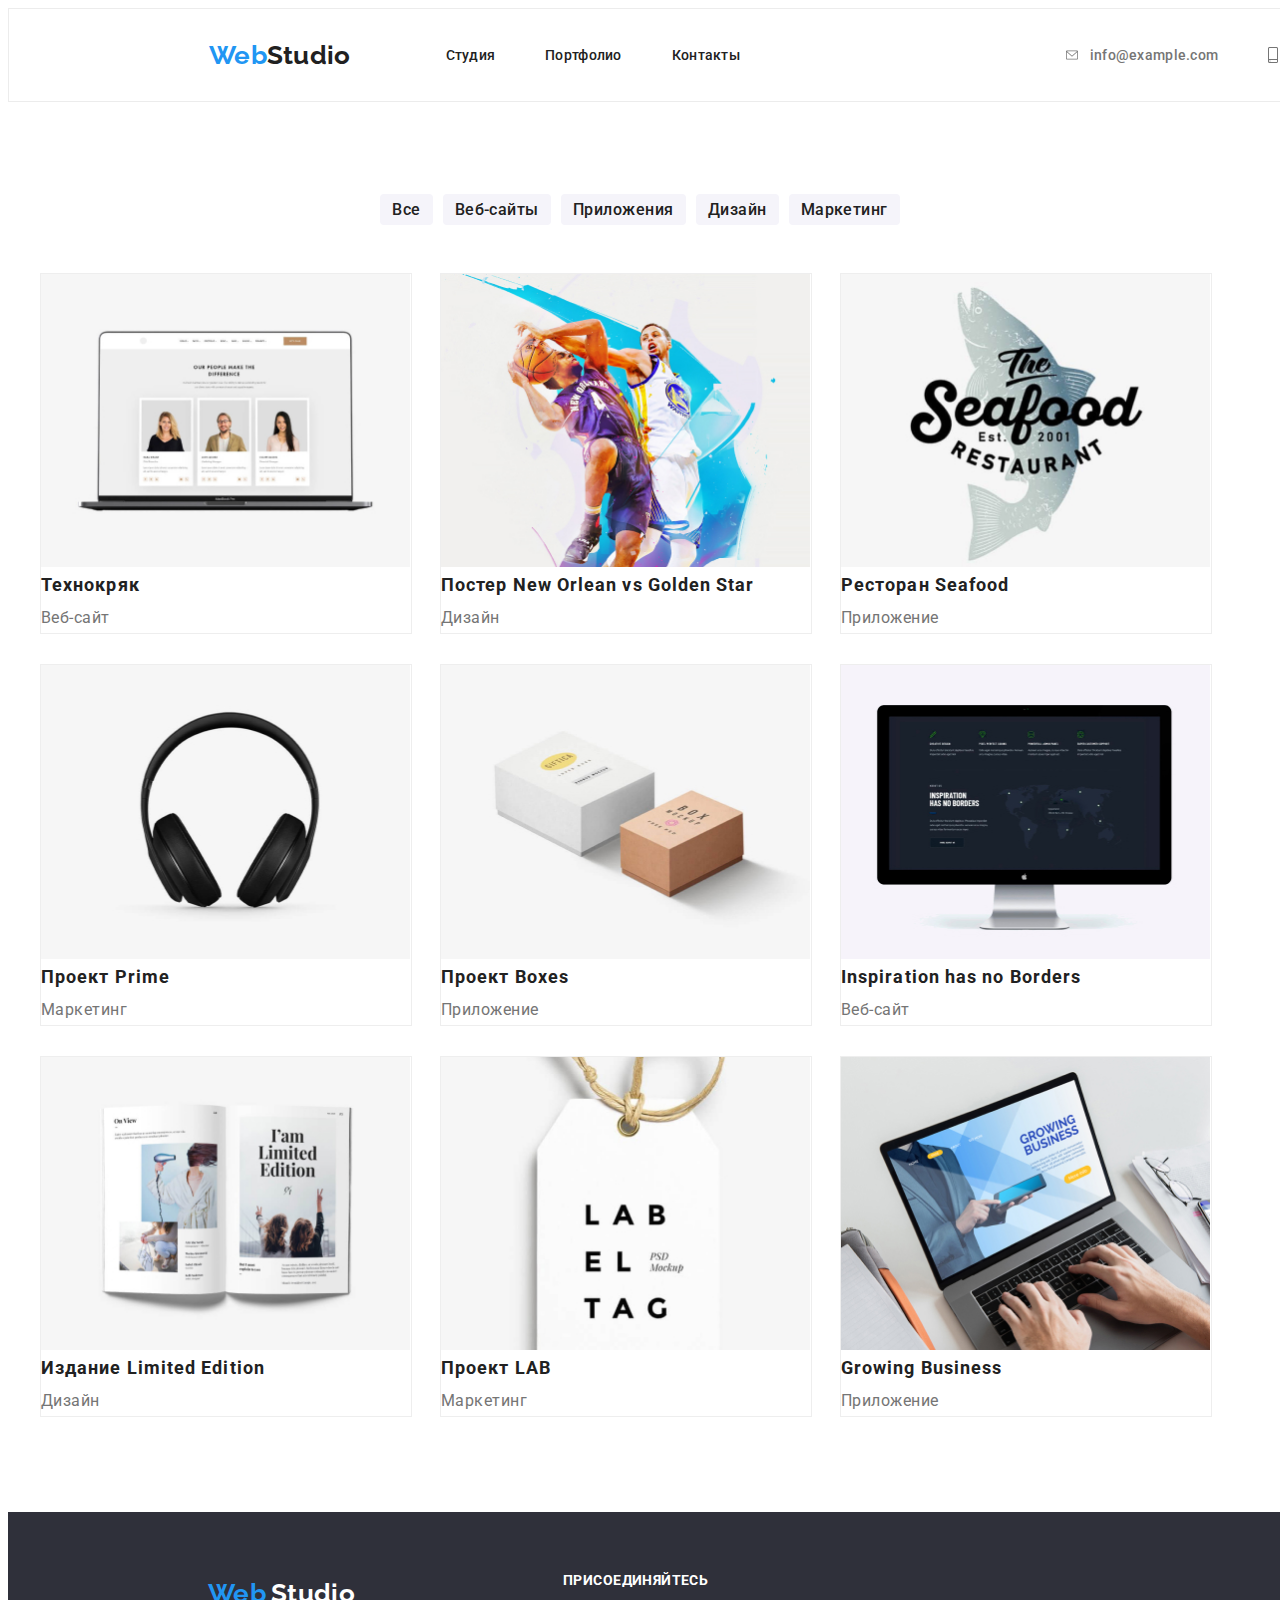
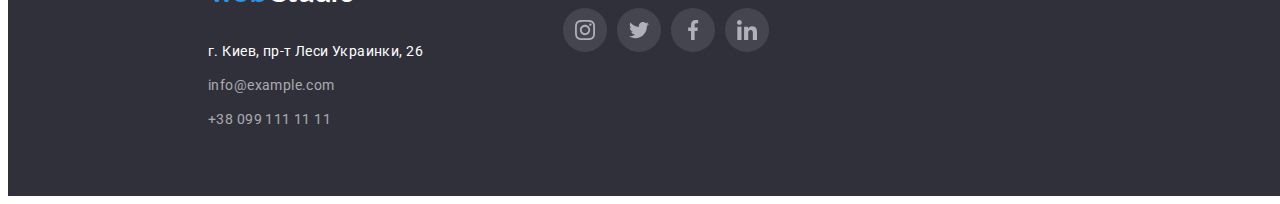
==== portfolio.html @ 082065db "1" ====
<!DOCTYPE html>
<html lang="ru">
	<head>
		<meta charset="UTF-8" />
		<meta name="viewport" content="width=device-width, initial-scale=1.0" />
		<title>Document</title>
		<link
			href="https://fonts.googleapis.com/css2?family=Raleway:wght@400;500;600;700&family=Roboto:wght@500;700;900&display=swap"
			rel="stylesheet"
		/>
		<link rel="stylesheet" href="./css/styles.css" />
		<link rel="stylesheet" href="./css/normalize.css" />
	</head>
	<body>
		<header class="header">
			<div class="container flexbox">
				<nav class="navigation">
					<a href="./index.html" class="logo">
						<span class="fontweb">Web</span>
						<span class="fontstudio">Studio</span>
					</a>
					<ul class="list menu-list">
						<li class="menu-item">
							<a href="./studio.html" class="menu-link">Студия</a>
						</li>
						<li class="menu-item">
							<a href="./portfolio.html" class="menu-link">Портфолио</a>
						</li>
						<li class="menu-item"><a href="" class="menu-link">Контакты</a></li>
					</ul>
				</nav>
				<a href="mailto:info@example.com" class="address-link">
					<svg class="envelope">
						<use href="./images/symbol-defs.svg#icon-envelope-hover"></use>
					</svg>
					info@example.com
				</a>
				<a href="tel:+380991111111" class="phone-link">
					<svg class="phone">
						<use href="./images/symbol-defs.svg#icon-smartphone1"></use>
					</svg>
					+38 099 111 11 11
				</a>
			</div>
		</header>
		<main>
			<article class="article">
				<section class="section">
					<div class="container">
						<ul class="nav-portfolio flexbox">
							<li class="portfolio-link"><a href="" class="botton">Все</a></li>
							<li class="portfolio-link"><a href="" class="botton">Веб-сайты</a></li>
							<li class="portfolio-link"><a href="" class="botton">Приложения</a></li>
							<li class="portfolio-link"><a href="" class="botton">Дизайн</a></li>
							<li class="portfolio-link"><a href="" class="botton">Маркетинг</a></li>
						</ul>
					</div>
					<div class="container">
						<ul class="flexbox-port">
							<li class="list-port">
								<div class="container-box">
									<div class="hover-box">
										<img src="./images/pr/img.jpg" alt="Альтернативный текст" class="img-size" />
									</div>
									<div>
										<p>Технокряк</p>
										<p>Веб-сайт</p>
									</div>
								</div>
							</li>
							<li class="list-port">
								<div class="container-box">
									<img src="./images/pr/img (1).jpg" alt="Альтернативный текст" class="img-size" />
									<div>
										<p>Постер New Orlean vs Golden Star</p>
										<p>Дизайн</p>
									</div>
								</div>
							</li>
							<li class="list-port">
								<div class="container-box">
									<img src="./images/pr/img (2).jpg" alt="Альтернативный текст" class="img-size" />
									<div>
										<p>Ресторан Seafood</p>
										<p>Приложение</p>
									</div>
								</div>
							</li>
							<li class="list-port">
								<div class="container-box">
									<img src="./images/pr/img (3).jpg" alt="Альтернативный текст" class="img-size" />
									<div>
										<p>Проект Prime</p>
										<p>Маркетинг</p>
									</div>
								</div>
							</li>
							<li class="list-port">
								<div class="container-box">
									<img src="./images/pr/img (4).jpg" alt="Альтернативный текст" class="img-size" />
									<div>
										<p>Проект Boxes</p>
										<p>Приложение</p>
									</div>
								</div>
							</li>
							<li class="list-port">
								<div class="container-box">
									<img src="./images/pr/img (5).jpg" alt="Альтернативный текст" class="img-size" />
									<div>
										<p>Inspiration has no Borders</p>
										<p>Веб-сайт</p>
									</div>
								</div>
							</li>
							<li class="list-port">
								<div class="container-box">
									<img src="./images/pr/img (6).jpg" alt="Альтернативный текст" class="img-size" />
									<div>
										<p>Издание Limited Edition</p>
										<p>Дизайн</p>
									</div>
								</div>
							</li>
							<li class="list-port">
								<div class="container-box">
									<img src="./images/pr/img (7).jpg" alt="Альтернативный текст" class="img-size" />
									<div>
										<p>Проект LAB</p>
										<p>Маркетинг</p>
									</div>
								</div>
							</li>
							<li class="list-port">
								<div class="container-box">
									<img src="./images/pr/img (8).jpg" alt="Альтернативный текст" class="img-size" />
									<div>
										<p>Growing Business</p>
										<p>Приложение</p>
									</div>
								</div>
							</li>
						</ul>
					</div>
				</section>
			</article>
		</main>
		<footer class="footer">
			<div class="container">
				<div class="footer-blok">
					<div>
						<h2 lang="en" class="logo-footer">
							<span class="fontweb">Web</span>
							<span class="fontstudio1">Studio</span>
						</h2>
						<div class="address">
							<address>г. Киев, пр-т Леси Украинки, 26</address>
							<p><a href="mailto:info@example.com">info@example.com</a></p>
							<p><a href="tel:+380991111111">+38 099 111 11 11</a></p>
						</div>
					</div>

					<div>
						<h3 class="join">присоединяйтесь</h3>
						<div>
							<ul class="socials-item">
								<li class="icon-items">
									<a href="" class="social-link-join">
										<svg class="icon-socials">
											<use href="./images/symbol-defs.svg#icon-instagram-2"></use>
										</svg>
									</a>
								</li>
								<li class="icon-items">
									<a href="" class="social-link-join">
										<svg class="icon-socials">
											<use href="./images/symbol-defs.svg#icon-twitter-1"></use>
										</svg>
									</a>
								</li>
								<li class="icon-items">
									<a href="" class="social-link-join">
										<svg class="icon-socials">
											<use href="./images/symbol-defs.svg#icon-facebook-1"></use>
										</svg>
									</a>
								</li>
								<li class="icon-items">
									<a href="" class="social-link-join">
										<svg class="icon-socials">
											<use href="./images/symbol-defs.svg#icon-linkedin-1"></use>
										</svg>
									</a>
								</li>
							</ul>
						</div>
					</div>
				</div>
			</div>
		</footer>
	</body>
</html>
---- css/styles.css ----
html {
	box-sizing: border-box;
}
/* *,
*::after,
*::before {
	box-sizing: inherit;
} */
body {
	font-family: "Roboto", "Raleway";
	font-size: 14px;
	line-height: 1.625;
	letter-spacing: 0.02em;
	color: var(--main-color);
}
.container {
	width: 1200px;
	padding-left: 15px;
	padding-right: 15px;
	margin-left: auto;
	margin-right: auto;
}
.flexbox {
	display: flex;
}
/* ШАПКА */
/*Логотип*/
.logo {
	display: inline-flex;
	margin: 0px;
	margin-right: 95px;
	text-decoration: none;
}
.fontweb {
	font-family: "Raleway";
	font-style: normal;
	font-weight: bold;
	font-size: 26px;
	color: #2196f3;
	margin: 0px;
}
.fontstudio {
	font-family: "Raleway";
	font-style: normal;
	font-weight: bold;
	font-size: 26px;
	margin: 0px;
	color: #212121;
}
.fontstudio1 {
	font-family: "raleway";
	font-style: normal;
	font-weight: bold;
	font-size: 26px;
	color: #ffffff;
}
/* Навигация сайта*/

.menu-item:not(:last-child) {
	margin-right: 50px;
}

.navigation .menu-list {
	display: flex;
	align-items: center;
}
.list {
	list-style: none;
	margin: 0;
	padding: 0px;
}
.navigation {
	display: flex;
	align-content: center;
	margin-right: auto;
}
.menu-link {
	color: #212121;
	font-family: "Roboto";
	font-weight: 500;
	font-size: 14px;
	text-decoration: none;

	transition-duration: 250ms;
	transition-property: background-color;
	transition-timing-function: cubic-bezier(0.4, 0, 0.2, 1);
}
.menu-link:hover {
	color: #2196f3;
}
.menu-item {
	position: relative;
}
.menu-link::after {
	content: "";
	position: absolute;
	top: 54px;
	display: block;
	width: 100%;
	height: 4px;
	background-color: #2196f3;
	border-radius: 2px;
	opacity: 0;
	transition-duration: 250ms;
}

.menu-link:hover::after {
	opacity: 1;
}

.article {
	display: block;
	margin: 0px;
}
.address-link {
	display: inline-flex;
	align-items: center;
	font-family: "Roboto";
	font-style: normal;
	font-weight: 500;
	font-size: 14px;
	line-height: 16px;
	letter-spacing: 0.02em;
	color: #757575;
	margin-right: 50px;
	text-decoration: none;

	transition-duration: 250ms;
	transition-property: background-color;
	transition-timing-function: cubic-bezier(0.4, 0, 0.2, 1);
}
.envelope {
	display: flex;
	width: 16px;
	height: 12px;
	fill: currentColor;
	margin-right: 10px;
}

.address-link:hover {
	color: #2196f3;
	fill: #2196f3;
}
.phone {
	width: 10px;
	height: 16px;
	fill: currentColor;
	margin-right: 10px;
}

.phone-link:hover {
	color: #2196f3;
	fill: #2196f3;
}
.phone-link {
	display: inline-flex;
	font-family: "Roboto";
	font-style: normal;
	font-weight: 500;
	font-size: 14px;
	line-height: 16px;
	letter-spacing: 0.02em;
	color: #757575;
	text-decoration: none;
	align-items: center;

	transition-duration: 250ms;
	transition-property: background-color;
	transition-timing-function: cubic-bezier(0.4, 0, 0.2, 1);
}
.phone-link:hover {
	color: #2196f3;
}
/* Шапка сайта*/
.header {
	background: #ffffff;
	padding-top: 25px;
	padding-bottom: 25px;
	border: 1px solid #ececec;
	min-width: 1600px;
}
.header .flexbox {
	justify-content: flex-end;
	align-items: center;
}
/*секция 1*/
.section {
	padding-top: 95px;
	padding-bottom: 95px;
}
.bissnes {
	background-image: linear-gradient(rgba(47, 48, 58, 0.4), rgba(47, 48, 58, 0.4)), url(../images/hero.jpg);
	background-repeat: no-repeat;
	background-position: center;
	background-size: cover;
	min-width: 1600px;
	padding-top: 200px;
	padding-bottom: 200px;
	margin-left: auto;
	margin-right: auto;
}

.services {
	font-family: "Roboto";
	font-size: 44px;
	font-weight: 900;
	line-height: 30px;
	margin: 0px;
	color: #ffffff;
	text-transform: uppercase;
	padding-bottom: 30px;
}
.services p {
	margin: 0px;
	line-height: 60px;
	text-align: center;
}
.btn {
	background: #2196f3;
	box-shadow: 0px 4px 4px rgba(0, 0, 0, 0.15);
	border-radius: 4px;
	font-family: "Roboto";
	font-style: normal;
	font-weight: bold;
	font-size: 16px;
	line-height: 30px;
	text-align: center;
	letter-spacing: 0.06em;
	display: inline-block;
	min-width: 200px;
	min-height: 50px;
	color: #ffffff;
	padding: 0px;
	padding: 10px 32px;
	text-decoration: none;
	margin-left: auto;
	margin-right: auto;
}

/* кнопка на модалку */

/*СЕКЦИЯ 2*/
.info {
	background: #ffffff;
	min-width: 1600px;
}
.text-align {
	display: flex;
	margin: 0px;
	padding-left: 0px;
	padding-bottom: 95px;
}

.list-main {
	display: block;
}
.list-main h5 {
	font-family: "Roboto";
	font-style: normal;
	font-weight: bold;
	font-size: 14px;
	line-height: 16px;
	letter-spacing: 0.03em;
	text-transform: uppercase;
	color: #212121;
	margin-top: 0px;
	margin-bottom: 10px;
	display: block;
	content: "";
}
.list-main:not(:last-child) {
	margin-right: 30px;
}

.list-main:nth-child(1)::before {
	content: "";
	display: block;
	width: 270px;
	height: 120px;
	border-radius: 4px;
	background: url(../images/antenna\ 1.png), #f5f4fa;
	background-repeat: no-repeat;
	background-position: center;
	margin-bottom: 30px;
}

.list-main:nth-child(2)::before {
	content: "";
	display: block;
	width: 270px;
	height: 120px;
	border-radius: 4px;
	background: url(../images/clock\ 1.png), #f5f4fa;
	background-repeat: no-repeat;
	background-position: center;
	margin-bottom: 30px;
}
.list-main:nth-child(3)::before {
	content: "";
	display: block;
	width: 270px;
	height: 120px;
	border-radius: 4px;
	background: url(../images/diagram\ 1.png), #f5f4fa;
	background-repeat: no-repeat;
	background-position: center;
	margin-bottom: 30px;
}
.list-main:nth-child(4)::before {
	content: "";
	display: block;
	width: 270px;
	height: 120px;
	border-radius: 4px;
	background: url(../images/astronaut\ 1.png), #f5f4fa;
	background-repeat: no-repeat;
	background-position: center;
	margin-bottom: 30px;
}

.list-main p {
	font-family: "Roboto";
	font-style: normal;
	font-weight: normal;
	font-size: 14px;
	line-height: 24px;
	letter-spacing: 0.03em;
	color: #757575;
	margin: 0px;
	display: block;
	width: 270px;
	height: 75px;
}

.dez-main {
	position: absolute;
	width: 370px;
	height: 70px;
	background: rgba(47, 48, 58, 0.8);

	display: flex;
	justify-content: center;
	align-items: center;
	bottom: 0;
}
.dez-main h3 {
	font-size: 14px;
	letter-spacing: 0.03em;
	text-transform: uppercase;
	color: #ffffff;
	margin: 0;
}

.blok {
	width: 270px;
	height: 105px;
	margin: 0px;
	padding-right: 30px;
	align-items: center;
}
.blok h5 {
	font-family: "Roboto";
	font-weight: bold;
	font-size: 14px;
	line-height: 16px;
	text-transform: uppercase;
	color: #212121;
}
.blok p {
	font-family: "Roboto";
	font-style: normal;
	font-weight: normal;
	font-size: 14px;
	line-height: 24px;
	color: #757575;
}
.heading {
	text-align: center;
	font-family: "Roboto";
	font-style: normal;
	font-weight: bold;
	font-size: 36px;
	line-height: 42px;
	color: #212121;
	margin: 0px;
	padding-bottom: 50px;
}
.img-box {
	display: flex;
	align-items: center;
	margin: 0px;
	padding-left: 0px;
}
.img-box li {
	display: block;
}
.img-blok {
	position: relative;
	display: block;
}
.img-blok:not(:last-child) {
	margin-right: 30px;
}
.img-blok img {
	display: block;
}
/* СЕКЦИЯ 3 (Наша Команда) */
.comand {
	background: #f5f4fa;
	min-width: 1600px;
	padding-top: 0px;
}
.our-team {
	font-family: "Roboto";
	font-style: normal;
	font-weight: bold;
	font-size: 36px;
	text-align: center;
	color: #212121;
	margin: 0px;
	padding-top: 95px;
	padding-bottom: 50px;
}
.box-team {
	margin: 0px;
	padding-left: 0px;
}
.list-comand:not(:last-child) {
	padding-right: 30px;
}
.list-comand {
	display: block;
	padding-right: 0px;
}
.bloc-comand {
	display: inline-block;
	width: 270px;
	height: auto;
	background: #ffffff;
	box-shadow: 0px 1px 3px rgba(0, 0, 0, 0.12), 0px 1px 1px rgba(0, 0, 0, 0.14), 0px 2px 1px rgba(0, 0, 0, 0.2);
	border-radius: 0px 0px 4px 4px;
}
.bloc-comand p {
	font-family: "Roboto";
	font-style: normal;
	font-weight: 500;
	font-size: 16px;
	line-height: 19px;
	color: #212121;
	text-align: center;
}
.bloc-comand p:nth-of-type(2) {
	text-align: center;
	font-family: "Roboto";
	font-style: normal;
	font-weight: normal;
	font-size: 16px;
	line-height: 19px;
	color: #757575;
}
.bloc-comand div {
	display: flex;
	justify-content: center;
	margin-bottom: 30px;
}
.size-img {
	width: 270px;
}
.socials-item {
	display: inline-flex;
	align-items: center;
	list-style: none;
	padding: 0px;
	margin: 0;
}
.icon-socials {
	display: block;
	width: 20px;
	height: 20px;
	fill: currentColor;
}
.icon-items {
	display: block;
	margin-right: 10px;
}
.social-link {
	display: flex;
	justify-content: center;
	align-items: center;
	width: 44px;
	height: 44px;
	border-radius: 50%;
	background-color: #ffffff;
	color: #afb1b8;

	transition-duration: 250ms;
	transition-property: background-color;
	transition-timing-function: cubic-bezier(0.4, 0, 0.2, 1);
}
.social-link:hover {
	color: #ffffff;
	background-color: #2196f3;
}

/*постоянные клиенты*/

.partner-box {
	min-width: 1600px;
}
.partner {
	display: flex;
	justify-content: center;
	align-items: center;
	padding: 0px;
	margin: 0;
}

.clients {
	font-size: 36px;
	line-height: 42px;
	text-align: center;
	letter-spacing: 0.03em;
	margin-top: 0px;
	margin-bottom: 50px;
}

.view {
	display: flex;
	justify-content: center;
	align-items: center;
}
.view {
	display: flex;
}
.view:not(:last-child) {
	margin-right: 30px;
}

.view:nth-of-type(1) .logo-partner {
	width: 44px;
	height: 49px;
}
.view:nth-of-type(2) .logo-partner {
	width: 40px;
	height: 52px;
}
.view:nth-of-type(3) .logo-partner {
	width: 41px;
	height: 42px;
}
.view:nth-of-type(4) .logo-partner {
	width: 79px;
	height: 42px;
}
.view:nth-of-type(5) .logo-partner {
	width: 59px;
	height: 47px;
}
.view:nth-of-type(6) .logo-partner {
	width: 88px;
	height: 45px;
}
.partner-link {
	display: flex;
	justify-content: center;
	align-items: center;
	width: 170px;
	height: 90px;
	border: 1px solid #afb1b8;
	border-radius: 4px;
	fill: #afb1b8;

	transition-duration: 250ms;
	transition-property: background-color;
	transition-timing-function: cubic-bezier(0.4, 0, 0.2, 1);
}
.partner-link:hover {
	fill: #2196f3;
	border-color: #2196f3;
}
/*ПОДВАЛ*/

.footer {
	min-width: 1600px;
	background: #2f303a;
	margin: 0px;
	padding-top: 60px;
	padding-bottom: 60px;
}
.footer-blok div {
	margin-right: 70px;
}
.footer-blok {
	display: inline-flex;
}
.logo-footer {
	margin: 0px;
	padding-bottom: 20px;
}
.address {
	display: inline-block;
	margin: 0px;
}
.address address {
	font-family: "Roboto";
	font-style: normal;
	font-weight: 400;
	font-size: 14px;
	line-height: 34px;
	letter-spacing: 0.03em;
	color: #ffffff;
	margin: 0px;
}
.address a {
	font-style: normal;
	font-weight: normal;
	font-size: 14px;
	line-height: 34px;
	letter-spacing: 0.03em;
	color: rgba(255, 255, 255, 0.6);
	margin: 0px;
	text-decoration: none;
}
.address p {
	margin: 0px;
}
.join {
	font-family: "Roboto";
	font-style: normal;
	font-weight: bold;
	font-size: 14px;
	line-height: 16px;
	letter-spacing: 0.03em;
	text-transform: uppercase;
	color: #ffffff;
	margin-top: 0;
	margin-bottom: 20px;
}
.social-link-join {
	display: flex;
	justify-content: center;
	align-items: center;
	width: 44px;
	height: 44px;
	border-radius: 50%;
	background: rgba(255, 255, 255, 0.1);
	color: #afb1b8;
}
.social-link-join:hover {
	color: #ffffff;
	background-color: #2196f3;
}
/* ПОРТФОЛИО */

.botton {
	font-family: "Roboto";
	font-style: normal;
	font-weight: 500;
	font-size: 16px;
	line-height: 26px;
	text-align: center;
	letter-spacing: 0.03em;
	color: #212121;
	background: #f5f4fa;
	border-radius: 4px;
	width: 128px;
	height: 38px;
	padding: 6px 12px;
	text-decoration: none;

	transition-duration: 250ms;
	transition-property: background-color;
	transition-timing-function: cubic-bezier(0.4, 0, 0.2, 1);
}

.botton:hover {
	background: #2196f3;
	box-shadow: 0px 3px 1px rgba(0, 0, 0, 0.1), 0px 1px 2px rgba(0, 0, 0, 0.08), 0px 2px 2px rgba(0, 0, 0, 0.12);
	border-radius: 4px;
	color: #ffffff;
}
.nav-portfolio {
	margin: 0px;
	padding-left: 0px;
	justify-content: center;
	list-style: none;
	padding-bottom: 50px;
}
.portfolio-link:not(:last-child) {
	padding-right: 10px;
}
.flexbox-port {
	display: flex;
	flex-wrap: wrap;
	list-style: none;
	margin: 0px 0px;
	padding: 0 0;
}
.list-port {
	width: 370px;
	margin-right: 30px;
}
.list-port:nth-child(3n + 3) {
	margin-right: 0;
}
.list-port:nth-child(-n + 6) {
	margin-bottom: 30px;
}

.list-port:hover {
	box-shadow: 0px 1px 1px rgba(0, 0, 0, 0.12), 0px 4px 4px rgba(0, 0, 0, 0.06), 1px 4px 6px rgba(0, 0, 0, 0.16);
}

.container-box {
	display: block;
	width: 370px;
	height: auto;
	background: #ffffff;
	border: 1px solid #eeeeee;
	margin-right: 0;
}
.container-box p:not(:last-child) {
	font-family: "Roboto";
	font-style: normal;
	font-weight: bold;
	font-size: 18px;
	line-height: 36px;
	letter-spacing: 0.06em;
	color: #212121;
	margin: 0px 0px;
}
.container-box p {
	font-family: "Roboto";
	font-style: normal;
	font-weight: normal;
	font-size: 16px;
	line-height: 30px;
	letter-spacing: 0.03em;
	color: #757575;
	display: block;
	margin: 0px 0px;
}
/* .container-box div {
	padding: 20px 24px;
} */
.img-size {
	display: flex;
	width: 369px;
}
.hover-box {
	position: relative;
	overflow: hidden;
}
.hover-box::before {
	content: "Технокряк это современная площадка распространения коронавируса. Компании используют эту платформу для цифрового шпионажа и атак на защищённые сервера конкурентов.";
	position: absolute;
	width: 100%;
	height: 100%;

	font-family: "Roboto";
	font-style: normal;
	font-weight: 400;
	font-size: 18px;
	line-height: 28px;
	letter-spacing: 0.02em;
	color: #ffffff;

	background: rgba(33, 150, 243, 0.9);

	transform: translateY(100%);
	transition-property: transform;
	transition-duration: 250ms;
	transition-timing-function: cubic-bezier(0.4, 0, 0.2, 1);
	padding: 63px 24px;
}

.hover-box:hover::before {
	transform: translateY(-0%);
}
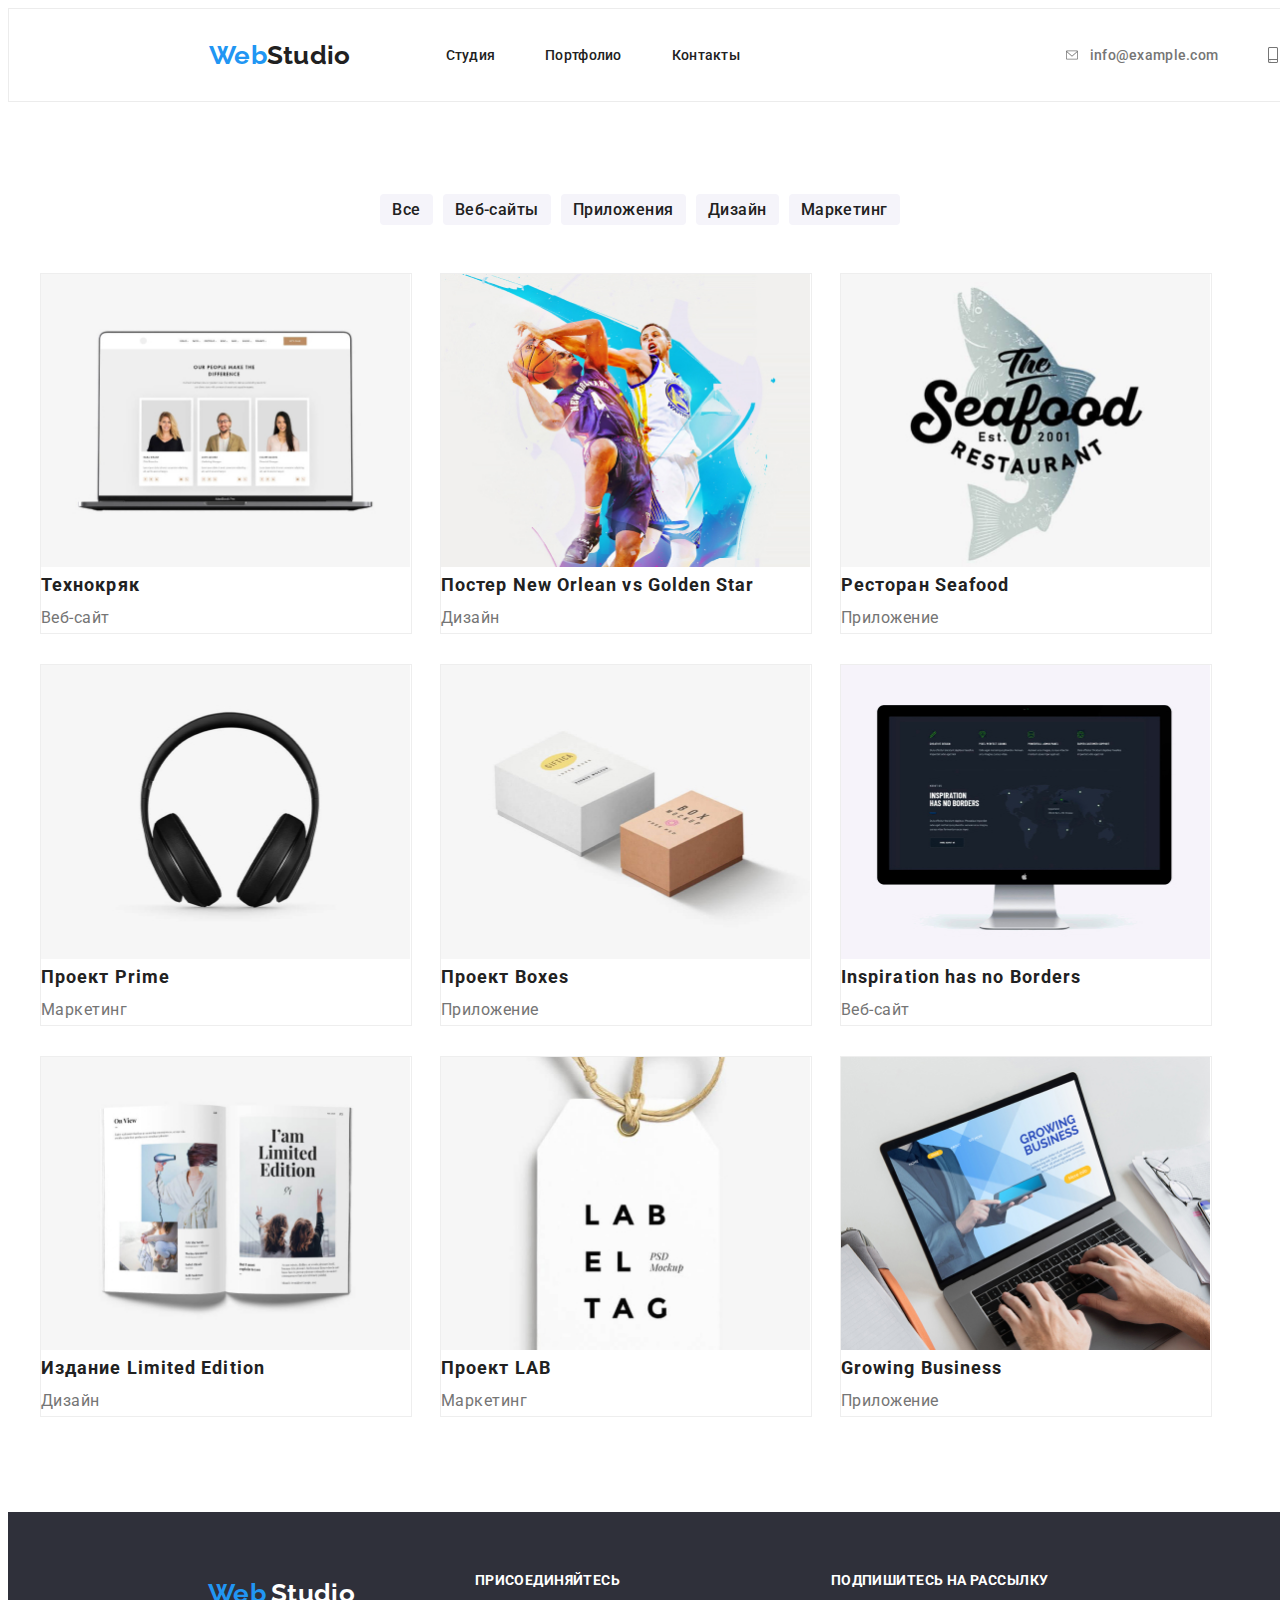
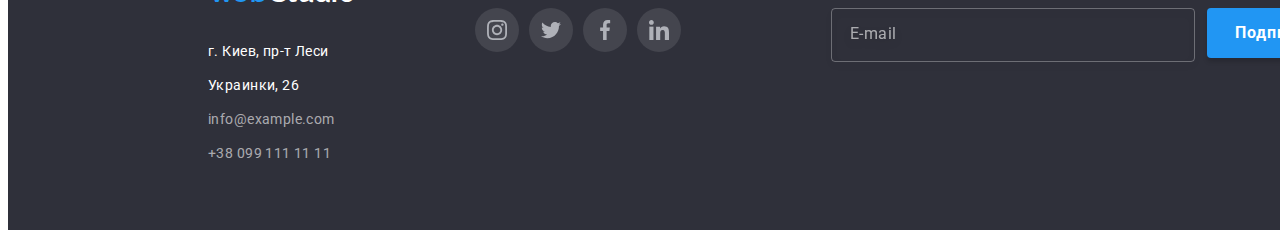
==== commit 937bd328: "21" ====
--- a/portfolio.html
+++ b/portfolio.html
@@ -195,6 +195,22 @@
 							</ul>
 						</div>
 					</div>
+					<div class="footer-box">
+						<div class="form-mail-block">
+							<h2>Подпишитесь на рассылку</h2>
+							<div class="form-send">
+								<form action="" method="POST">
+									<input type="email" name="mail" placeholder="E-mail" />
+								</form>
+								<button class="btn-send">
+									Подписаться
+									<svg class="icon-send">
+										<use href="./images/symbol-defs.svg#icon-icon-send"></use>
+									</svg>
+								</button>
+							</div>
+						</div>
+					</div>
 				</div>
 			</div>
 		</footer>
--- a/css/styles.css
+++ b/css/styles.css
@@ -238,6 +238,177 @@
 }
 
 /* кнопка на модалку */
+.backdrop.is-hidden {
+	opacity: 0;
+	pointer-events: none;
+}
+.backdrop {
+	position: fixed;
+	min-width: 100%;
+	min-height: 100%;
+	top: 0;
+	left: 0;
+
+	background: rgba(0, 0, 0, 0.2);
+}
+.modal {
+	position: absolute;
+	top: 50%;
+	left: 50%;
+	transform: translate(-50%, -50%);
+	width: 528px;
+	height: 581px;
+
+	background: #ffffff;
+	box-shadow: 0px 1px 3px rgba(0, 0, 0, 0.12), 0px 1px 1px rgba(0, 0, 0, 0.14), 0px 2px 1px rgba(0, 0, 0, 0.2);
+	border-radius: 4px;
+}
+.modal-block {
+	position: relative;
+	display: block;
+	height: 100%;
+	margin-top: 40px;
+	padding-left: 40px;
+	padding-right: 40px;
+	padding-bottom: 40px;
+}
+.icon-closed-modal {
+	position: relative;
+	width: 11px;
+	height: 11px;
+
+	fill: #000000;
+}
+.icon-closed-modal:hover {
+	fill: #2196f3;
+}
+.form-block {
+	display: inline-block;
+	width: 100%;
+}
+.modal-block h2 {
+	font-size: 20px;
+	text-align: center;
+	letter-spacing: 0.03em;
+	margin: 0px 0px 12px 0px;
+}
+
+.form-items {
+	list-style: none;
+	padding-left: 0px;
+	margin: 0px;
+}
+.form-items-list {
+	position: relative;
+	display: flex;
+	flex-direction: column;
+	margin-bottom: 10px;
+}
+.form-items-list label:hover {
+	fill: #2196f3;
+	border-color: #2196f3;
+}
+.form-items input {
+	width: 100%;
+	height: 40px;
+
+	border: 1px solid rgba(33, 33, 33, 0.2);
+	border-radius: 4px;
+}
+.form-items label {
+	font-family: "Roboto";
+	font-style: normal;
+	font-weight: normal;
+	font-size: 12px;
+	line-height: 14px;
+	letter-spacing: 0.01em;
+
+	color: #757575;
+	margin-bottom: 4px;
+}
+.form-items textarea {
+	min-width: 100%;
+	height: 120px;
+	resize: none;
+
+	border: 1px solid rgba(33, 33, 33, 0.2);
+	border-radius: 4px;
+}
+.forms input[type="checkbox"] {
+	width: 16px;
+	height: 15px;
+	border: 1px solid #212121;
+
+	background: #212121;
+}
+.btn-modal {
+	position: relative;
+	width: 200px;
+	height: 50px;
+	margin-left: 130px;
+	margin-top: 10px;
+
+	background: #188ce8;
+	box-shadow: 0px 4px 4px rgba(0, 0, 0, 0.15);
+	border-radius: 4px;
+}
+.text-mod {
+	color: #2196f3;
+}
+.form-input {
+	position: relative;
+	display: inline-block;
+	width: 100%;
+	height: 40px;
+
+	border: 1px solid rgba(33, 33, 33, 0.2);
+	border-radius: 4px;
+
+	font-size: 18px;
+	font-style: normal;
+	font-weight: normal;
+
+	transition-property: fill, border-color;
+	transition-duration: 250ms;
+	transition-timing-function: cubic-bezier(0.4, 0, 0.2, 1);
+}
+.icon-Vector {
+	position: absolute;
+	top: 65%;
+	left: 15px;
+	transform: translateY(-65%);
+
+	width: 12px;
+	height: 12px;
+}
+.icon-Vector-1 {
+	position: absolute;
+	top: 65%;
+	left: 15px;
+	transform: translateY(-65%);
+
+	width: 13px;
+	height: 13px;
+}
+.icon-Vector-2 {
+	position: absolute;
+	top: 65%;
+	left: 15px;
+	transform: translateY(-65%);
+
+	width: 15px;
+	height: 12px;
+}
+.block-form-icon:hover,
+.block-form-icon:focus {
+	fill: #2196f3;
+}
+
+.block-form-icon:hover .form-input,
+.block-form-icon:focus .form-input {
+	border-color: #2196f3;
+	cursor: pointer;
+}
 
 /*СЕКЦИЯ 2*/
 .info {
@@ -650,6 +821,85 @@
 	color: #ffffff;
 	background-color: #2196f3;
 }
+
+.footer-box {
+	display: flex;
+}
+
+.form-mail-block {
+	display: block;
+}
+.form-mail-block h2 {
+	font-family: "Roboto";
+	font-style: normal;
+	font-weight: bold;
+	font-size: 14px;
+	line-height: 16px;
+	letter-spacing: 0.03em;
+	text-transform: uppercase;
+
+	color: #ffffff;
+
+	margin-top: 0px;
+	margin-bottom: 20px;
+}
+.form-mail-block input {
+	width: 358px;
+	height: 50px;
+
+	border: 1px solid rgba(255, 255, 255, 0.3);
+	filter: drop-shadow(0px 4px 4px rgba(0, 0, 0, 0.15));
+	border-radius: 4px;
+
+	background-color: rgba(0, 0, 0, 0);
+}
+.form-mail-block input::placeholder {
+	font-family: "Roboto";
+	font-style: normal;
+	font-weight: normal;
+	font-size: 16px;
+	letter-spacing: 0.03em;
+
+	color: rgba(255, 255, 255, 0.6);
+
+	padding-left: 16px;
+}
+.form-send {
+	display: flex;
+}
+.form-send form {
+	margin-right: 12px;
+}
+
+.btn-send {
+	display: flex;
+	justify-content: center;
+	align-items: center;
+	width: 200px;
+	height: 50px;
+	border: none;
+
+	background: #2196f3;
+	box-shadow: 0px 4px 4px rgba(0, 0, 0, 0.15);
+	border-radius: 4px;
+
+	font-family: "Roboto";
+	font-style: normal;
+	font-weight: bold;
+	font-size: 16px;
+	line-height: 30px;
+	text-align: center;
+	letter-spacing: 0.06em;
+
+	color: #ffffff;
+
+	margin: 0px;
+}
+.icon-send {
+	width: 24px;
+	height: 24px;
+	margin-left: 10px;
+}
 /* ПОРТФОЛИО */
 
 .botton {
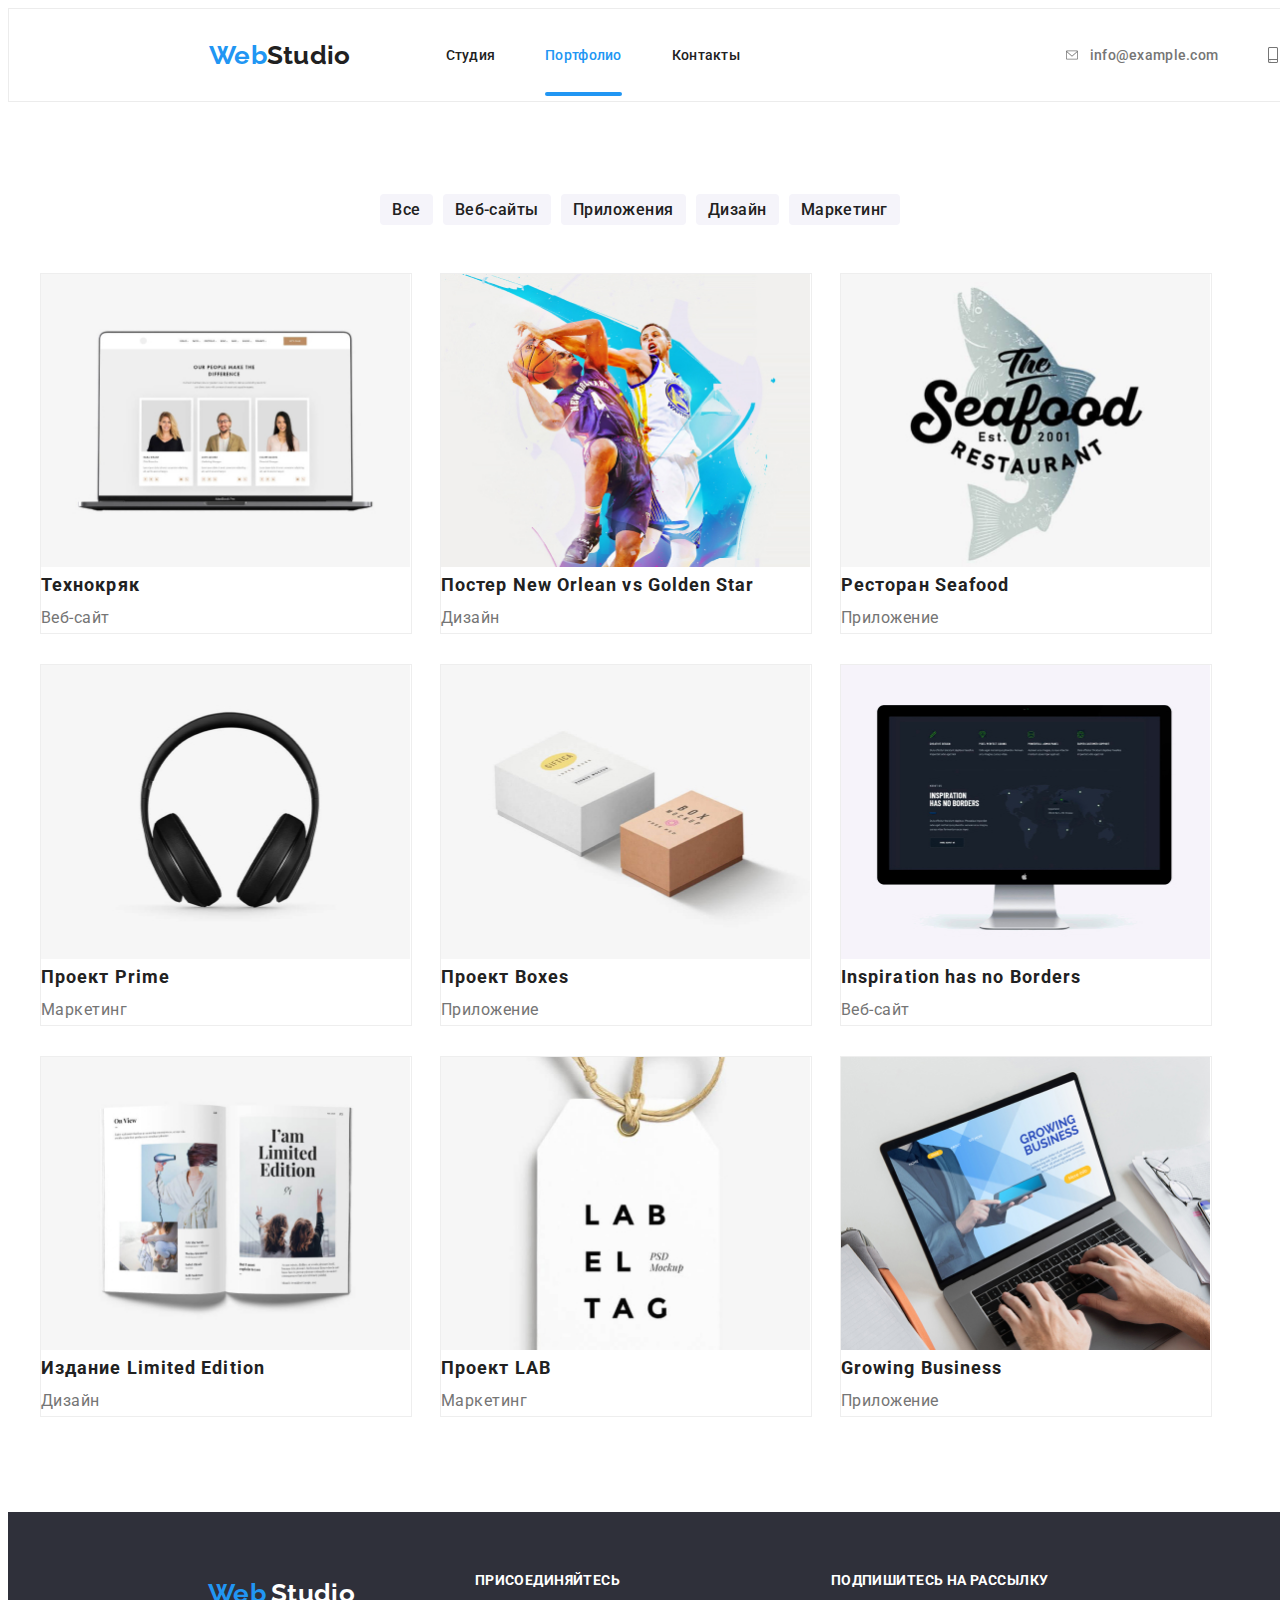
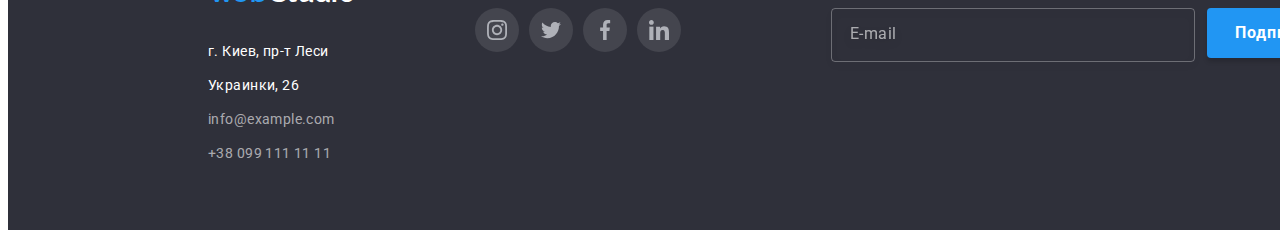
==== commit c6a9b407: "23" ====
--- a/portfolio.html
+++ b/portfolio.html
@@ -24,7 +24,7 @@
 							<a href="./studio.html" class="menu-link">Студия</a>
 						</li>
 						<li class="menu-item">
-							<a href="./portfolio.html" class="menu-link">Портфолио</a>
+							<a href="./portfolio.html" class="menu-link focus-link">Портфолио</a>
 						</li>
 						<li class="menu-item"><a href="" class="menu-link">Контакты</a></li>
 					</ul>
--- a/css/styles.css
+++ b/css/styles.css
@@ -82,10 +82,11 @@
 	text-decoration: none;
 
 	transition-duration: 250ms;
-	transition-property: background-color;
+	transition-property: color;
 	transition-timing-function: cubic-bezier(0.4, 0, 0.2, 1);
 }
-.menu-link:hover {
+.menu-link:hover,
+.menu-link:focus {
 	color: #2196f3;
 }
 .menu-item {
@@ -104,10 +105,31 @@
 	transition-duration: 250ms;
 }
 
-.menu-link:hover::after {
+.menu-link:hover::after,
+.menu-link:focus::after {
 	opacity: 1;
 }
 
+.focus-link {
+	position: relative;
+	font-family: "Roboto";
+	font-weight: 500;
+	font-size: 14px;
+	text-decoration: none;
+	color: #2196f3;
+}
+
+.focus-link::after {
+	content: "";
+	position: absolute;
+	top: 45px;
+	display: block;
+	width: 100%;
+	height: 4px;
+	background-color: #2196f3;
+	border-radius: 2px;
+	opacity: 1;
+}
 .article {
 	display: block;
 	margin: 0px;
@@ -272,14 +294,35 @@
 	padding-right: 40px;
 	padding-bottom: 40px;
 }
-.icon-closed-modal {
+.data-modal-close {
+	position: absolute;
+	top: 8px;
+	right: 8px;
+	display: flex;
+	justify-content: center;
+	align-items: center;
+	width: 30px;
+	height: 30px;
+
+	border-radius: 50%;
+	background: #ffffff;
+	border: 1px solid rgba(0, 0, 0, 0.1);
+	box-sizing: border-box;
+
+	transition-property: fill;
+	transition-duration: 250ms;
+	transition-timing-function: cubic-bezier(0.4, 0, 0.2, 1);
+
+	padding: 0;
+}
+.icon-Vector-3 {
 	position: relative;
 	width: 11px;
 	height: 11px;
 
 	fill: #000000;
 }
-.icon-closed-modal:hover {
+.icon-Vector-3:hover {
 	fill: #2196f3;
 }
 .form-block {
@@ -309,11 +352,12 @@
 	border-color: #2196f3;
 }
 .form-items input {
-	width: 100%;
+	width: 94%;
 	height: 40px;
 
 	border: 1px solid rgba(33, 33, 33, 0.2);
 	border-radius: 4px;
+	padding-left: 30px;
 }
 .form-items label {
 	font-family: "Roboto";
@@ -363,6 +407,7 @@
 
 	border: 1px solid rgba(33, 33, 33, 0.2);
 	border-radius: 4px;
+	padding-left: 8px;
 
 	font-size: 18px;
 	font-style: normal;
